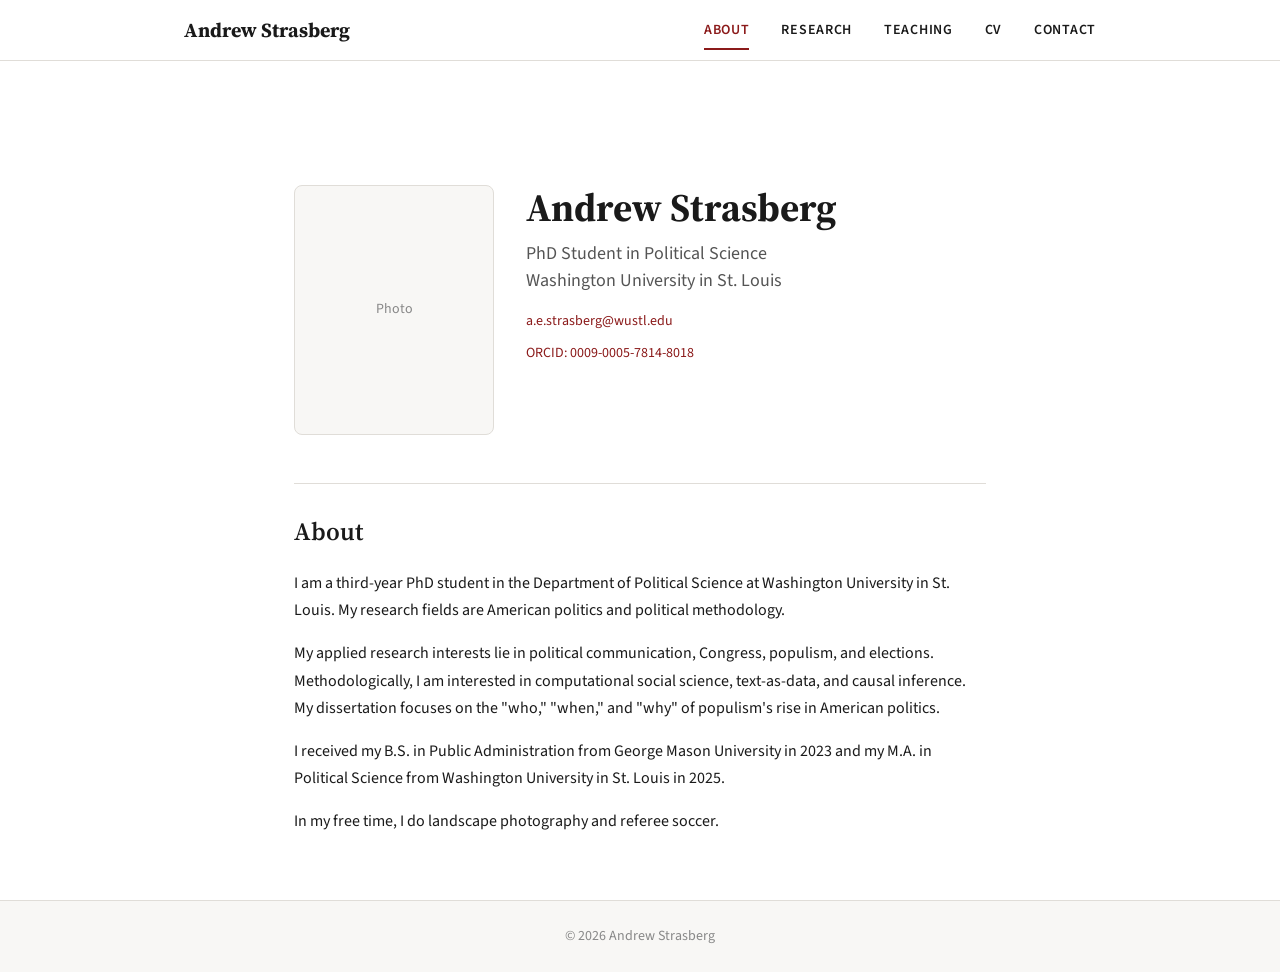
==== index.html @ 22671a50 "Initial academic website" ====
<!DOCTYPE html>
<html lang="en">
<head>
  <meta charset="UTF-8">
  <meta name="viewport" content="width=device-width, initial-scale=1.0">
  <meta name="description" content="Andrew Strasberg - PhD Student in Political Science at Washington University in St. Louis. Research in American Politics, Political Methodology, Populism, and Computational Social Science.">
  <meta name="author" content="Andrew Strasberg">
  <title>Andrew Strasberg | Political Science</title>
  <link rel="preconnect" href="https://fonts.googleapis.com">
  <link rel="preconnect" href="https://fonts.gstatic.com" crossorigin>
  <link href="https://fonts.googleapis.com/css2?family=Source+Sans+3:ital,wght@0,400;0,600;0,700;1,400&family=Source+Serif+4:ital,wght@0,400;0,600;0,700;1,400&display=swap" rel="stylesheet">
  <link rel="stylesheet" href="css/style.css">
</head>
<body>

  <header class="site-header">
    <nav class="nav-container">
      <a href="index.html" class="site-name">Andrew Strasberg</a>
      <button class="nav-toggle" aria-label="Toggle navigation" aria-expanded="false">
        <span></span><span></span><span></span>
      </button>
      <ul class="nav-links">
        <li><a href="index.html" class="active">About</a></li>
        <li><a href="research.html">Research</a></li>
        <li><a href="teaching.html">Teaching</a></li>
        <li><a href="cv.html">CV</a></li>
        <li><a href="contact.html">Contact</a></li>
      </ul>
    </nav>
  </header>

  <main class="page-content">
    <div class="container">

      <div class="hero">
        <div class="hero-photo">
          <!-- Replace the placeholder below with: <img src="assets/img/headshot.jpg" alt="Andrew Strasberg"> -->
          <div class="photo-placeholder">Photo</div>
        </div>
        <div class="hero-info">
          <h1>Andrew Strasberg</h1>
          <p class="hero-title">
            PhD Student in Political Science<br>
            Washington University in St. Louis
          </p>
          <div class="hero-links">
            <a href="mailto:a.e.strasberg@wustl.edu">a.e.strasberg@wustl.edu</a>
            <a href="https://orcid.org/0009-0005-7814-8018" target="_blank" rel="noopener">ORCID: 0009-0005-7814-8018</a>
          </div>
        </div>
      </div>

      <div class="about-section">
        <h2>About</h2>
        <p>I am a third-year PhD student in the Department of Political Science at Washington University in St. Louis. My research fields are American politics and political methodology.</p>
        <p>My applied research interests lie in political communication, Congress, populism, and elections. Methodologically, I am interested in computational social science, text-as-data, and causal inference. My dissertation focuses on the "who," "when," and "why" of populism's rise in American politics.</p>
        <p>I received my B.S. in Public Administration from George Mason University in 2023 and my M.A. in Political Science from Washington University in St. Louis in 2025.</p>
        <p>In my free time, I do landscape photography and referee soccer.</p>
      </div>

    </div>
  </main>

  <footer class="site-footer">
    <div class="container">
      <p>&copy; 2026 Andrew Strasberg</p>
    </div>
  </footer>

  <script src="js/main.js"></script>
</body>
</html>
---- css/style.css ----
/* ========================================
   1. CSS Custom Properties (Design Tokens)
   ======================================== */

:root {
  /* Colors */
  --bg: #FFFFFF;
  --surface: #F8F7F5;
  --text-primary: #1A1A1A;
  --text-secondary: #555555;
  --text-tertiary: #888888;
  --accent: #8B1A1A;
  --accent-hover: #6B1010;
  --border: #E0DDD8;

  /* Typography */
  --font-heading: 'Source Serif 4', 'Georgia', serif;
  --font-body: 'Source Sans 3', 'Helvetica Neue', 'Arial', sans-serif;

  /* Font sizes */
  --text-xs: 0.8rem;
  --text-sm: 0.875rem;
  --text-base: 1rem;
  --text-lg: 1.125rem;
  --text-xl: 1.25rem;
  --text-2xl: 1.563rem;
  --text-3xl: 1.953rem;
  --text-4xl: 2.441rem;

  /* Spacing */
  --space-1: 0.25rem;
  --space-2: 0.5rem;
  --space-3: 0.75rem;
  --space-4: 1rem;
  --space-6: 1.5rem;
  --space-8: 2rem;
  --space-12: 3rem;
  --space-16: 4rem;
  --space-24: 6rem;

  /* Layout */
  --max-width: 740px;
  --max-width-wide: 960px;
  --nav-height: 60px;
}

/* ========================================
   2. CSS Reset / Base Styles
   ======================================== */

*, *::before, *::after {
  margin: 0;
  padding: 0;
  box-sizing: border-box;
}

html {
  font-size: 16px;
  scroll-behavior: smooth;
}

body {
  font-family: var(--font-body);
  font-size: var(--text-base);
  line-height: 1.7;
  color: var(--text-primary);
  background-color: var(--bg);
  -webkit-font-smoothing: antialiased;
  -moz-osx-font-smoothing: grayscale;
}

img {
  max-width: 100%;
  height: auto;
  display: block;
}

a {
  color: var(--accent);
  text-decoration: none;
  transition: color 0.2s ease;
}

a:hover {
  color: var(--accent-hover);
}

ul, ol {
  list-style: none;
}

/* ========================================
   3. Typography
   ======================================== */

h1, h2, h3, h4 {
  font-family: var(--font-heading);
  line-height: 1.2;
  color: var(--text-primary);
}

h1 {
  font-size: var(--text-4xl);
  font-weight: 700;
  margin-bottom: var(--space-4);
}

h2 {
  font-size: var(--text-3xl);
  font-weight: 600;
  margin-bottom: var(--space-6);
}

h3 {
  font-size: var(--text-xl);
  font-weight: 600;
  margin-bottom: var(--space-3);
}

h4 {
  font-size: var(--text-lg);
  font-weight: 600;
  margin-bottom: var(--space-2);
}

p {
  margin-bottom: var(--space-4);
}

p:last-child {
  margin-bottom: 0;
}

/* ========================================
   4. Layout
   ======================================== */

.container {
  max-width: var(--max-width);
  margin: 0 auto;
  padding: 0 var(--space-6);
}

.container--wide {
  max-width: var(--max-width-wide);
}

.page-content {
  padding-top: calc(var(--nav-height) + var(--space-12));
  padding-bottom: var(--space-16);
  min-height: calc(100vh - 80px);
}

/* ========================================
   5. Navigation
   ======================================== */

.site-header {
  position: sticky;
  top: 0;
  z-index: 100;
  background-color: var(--bg);
  border-bottom: 1px solid var(--border);
}

.nav-container {
  max-width: var(--max-width-wide);
  margin: 0 auto;
  padding: 0 var(--space-6);
  display: flex;
  align-items: center;
  justify-content: space-between;
  height: var(--nav-height);
}

.site-name {
  font-family: var(--font-heading);
  font-size: var(--text-xl);
  font-weight: 700;
  color: var(--text-primary);
  text-decoration: none;
}

.site-name:hover {
  color: var(--accent);
}

.nav-links {
  display: flex;
  gap: var(--space-8);
}

.nav-links a {
  color: var(--text-primary);
  font-size: var(--text-sm);
  font-weight: 600;
  text-transform: uppercase;
  letter-spacing: 0.05em;
  padding: var(--space-2) 0;
  border-bottom: 2px solid transparent;
  transition: color 0.2s ease, border-color 0.2s ease;
}

.nav-links a:hover {
  color: var(--accent);
}

.nav-links a.active {
  color: var(--accent);
  border-bottom-color: var(--accent);
}

.nav-toggle {
  display: none;
  background: none;
  border: none;
  cursor: pointer;
  padding: var(--space-2);
  flex-direction: column;
  gap: 5px;
}

.nav-toggle span {
  display: block;
  width: 24px;
  height: 2px;
  background-color: var(--text-primary);
  transition: transform 0.3s ease, opacity 0.3s ease;
}

/* ========================================
   6. Homepage / About
   ======================================== */

.hero {
  display: flex;
  gap: var(--space-8);
  align-items: flex-start;
  margin-bottom: var(--space-12);
}

.hero-photo {
  flex: 0 0 200px;
}

.hero-photo img {
  width: 200px;
  height: 250px;
  object-fit: cover;
  border-radius: 8px;
  background-color: var(--surface);
  border: 1px solid var(--border);
}

.photo-placeholder {
  width: 200px;
  height: 250px;
  background-color: var(--surface);
  border: 1px solid var(--border);
  border-radius: 8px;
  display: flex;
  align-items: center;
  justify-content: center;
  color: var(--text-tertiary);
  font-size: var(--text-sm);
}

.hero-info h1 {
  margin-bottom: var(--space-2);
}

.hero-title {
  font-family: var(--font-body);
  font-size: var(--text-lg);
  color: var(--text-secondary);
  font-weight: 400;
  margin-bottom: var(--space-4);
  line-height: 1.5;
}

.hero-links {
  display: flex;
  flex-direction: column;
  gap: var(--space-2);
  margin-bottom: 0;
}

.hero-links a {
  font-size: var(--text-sm);
  display: inline-flex;
  align-items: center;
  gap: var(--space-2);
}

.about-section {
  border-top: 1px solid var(--border);
  padding-top: var(--space-8);
}

.about-section h2 {
  font-size: var(--text-2xl);
}

/* ========================================
   7. Research Page
   ======================================== */

.section-heading {
  font-family: var(--font-heading);
  font-size: var(--text-2xl);
  font-weight: 600;
  margin-bottom: var(--space-6);
  padding-bottom: var(--space-2);
  border-bottom: 2px solid var(--accent);
}

.paper {
  padding-bottom: var(--space-6);
  margin-bottom: var(--space-6);
  border-bottom: 1px solid var(--border);
}

.paper:last-child {
  border-bottom: none;
  margin-bottom: 0;
  padding-bottom: 0;
}

.paper-title {
  font-family: var(--font-heading);
  font-size: var(--text-lg);
  font-weight: 600;
  margin-bottom: var(--space-1);
  color: var(--text-primary);
}

.paper-authors {
  font-size: var(--text-sm);
  color: var(--text-secondary);
  margin-bottom: var(--space-2);
}

.paper-award {
  font-size: var(--text-sm);
  color: var(--accent);
  font-style: italic;
  margin-bottom: var(--space-3);
}

.paper-abstract {
  margin-top: var(--space-3);
}

.paper-abstract summary {
  font-size: var(--text-sm);
  font-weight: 600;
  color: var(--accent);
  cursor: pointer;
  user-select: none;
}

.paper-abstract summary:hover {
  color: var(--accent-hover);
}

.paper-abstract p {
  margin-top: var(--space-3);
  font-size: var(--text-sm);
  color: var(--text-secondary);
  line-height: 1.7;
}

.conference-list {
  margin-top: var(--space-4);
}

.conference-list li {
  padding: var(--space-2) 0;
  font-size: var(--text-base);
  color: var(--text-primary);
}

.conference-list .conference-years {
  color: var(--text-secondary);
  font-size: var(--text-sm);
}

/* ========================================
   8. Teaching Page
   ======================================== */

.teaching-entry {
  padding-bottom: var(--space-6);
  margin-bottom: var(--space-6);
  border-bottom: 1px solid var(--border);
}

.teaching-entry:last-child {
  border-bottom: none;
  margin-bottom: 0;
  padding-bottom: 0;
}

.teaching-role {
  font-size: var(--text-sm);
  font-weight: 600;
  color: var(--accent);
  text-transform: uppercase;
  letter-spacing: 0.03em;
  margin-bottom: var(--space-1);
}

.teaching-course {
  font-family: var(--font-heading);
  font-size: var(--text-xl);
  font-weight: 600;
  margin-bottom: var(--space-1);
}

.teaching-semester {
  font-size: var(--text-sm);
  color: var(--text-secondary);
}

.teaching-details {
  font-size: var(--text-sm);
  color: var(--text-secondary);
  margin-top: var(--space-1);
}

/* ========================================
   9. CV Page
   ======================================== */

.cv-header {
  display: flex;
  justify-content: space-between;
  align-items: center;
  margin-bottom: var(--space-8);
}

.cv-download {
  display: inline-block;
  font-size: var(--text-sm);
  font-weight: 600;
  color: var(--accent);
  border: 1.5px solid var(--accent);
  padding: var(--space-2) var(--space-4);
  border-radius: 4px;
  transition: background-color 0.2s ease, color 0.2s ease;
}

.cv-download:hover {
  background-color: var(--accent);
  color: #FFFFFF;
}

.cv-section {
  margin-bottom: var(--space-12);
}

.cv-section-title {
  font-family: var(--font-heading);
  font-size: var(--text-lg);
  text-transform: uppercase;
  letter-spacing: 0.05em;
  border-bottom: 2px solid var(--accent);
  padding-bottom: var(--space-2);
  margin-bottom: var(--space-6);
}

.cv-entry {
  display: flex;
  gap: var(--space-6);
  margin-bottom: var(--space-4);
}

.cv-date {
  flex: 0 0 140px;
  color: var(--text-secondary);
  font-size: var(--text-sm);
  text-align: right;
  padding-top: 2px;
}

.cv-content {
  flex: 1;
}

.cv-content strong {
  display: block;
  margin-bottom: var(--space-1);
}

.cv-content p {
  margin-bottom: var(--space-1);
  font-size: var(--text-base);
}

.cv-content .cv-detail {
  font-size: var(--text-sm);
  color: var(--text-secondary);
  font-style: italic;
}

.cv-list {
  margin-top: var(--space-2);
}

.cv-list li {
  position: relative;
  padding-left: var(--space-4);
  margin-bottom: var(--space-3);
  font-size: var(--text-base);
}

.cv-list li::before {
  content: "\2022";
  position: absolute;
  left: 0;
  color: var(--text-tertiary);
}

.cv-inline-list {
  display: flex;
  flex-wrap: wrap;
  gap: var(--space-2);
}

.cv-inline-list li {
  padding: 0;
  margin: 0;
}

.cv-inline-list li::before {
  display: none;
}

.cv-skill-category {
  margin-bottom: var(--space-3);
}

.cv-skill-category strong {
  display: inline;
  margin-right: var(--space-2);
}

.cv-award-amount {
  color: var(--text-secondary);
  font-size: var(--text-sm);
}

/* ========================================
   10. Contact Page
   ======================================== */

.contact-block {
  margin-bottom: var(--space-8);
}

.contact-label {
  font-size: var(--text-sm);
  font-weight: 600;
  text-transform: uppercase;
  letter-spacing: 0.05em;
  color: var(--text-secondary);
  margin-bottom: var(--space-2);
}

.contact-value {
  font-size: var(--text-lg);
}

.contact-value a {
  color: var(--accent);
}

.contact-address {
  font-size: var(--text-base);
  line-height: 1.8;
  color: var(--text-primary);
}

/* ========================================
   11. Footer
   ======================================== */

.site-footer {
  background-color: var(--surface);
  border-top: 1px solid var(--border);
  padding: var(--space-6) 0;
  text-align: center;
}

.site-footer p {
  font-size: var(--text-sm);
  color: var(--text-tertiary);
  margin: 0;
}

/* ========================================
   12. Responsive (Media Queries)
   ======================================== */

@media (max-width: 767px) {
  /* Navigation */
  .nav-toggle {
    display: flex;
  }

  .nav-links {
    display: none;
    position: absolute;
    top: var(--nav-height);
    left: 0;
    right: 0;
    background-color: var(--bg);
    border-bottom: 1px solid var(--border);
    flex-direction: column;
    gap: 0;
    padding: var(--space-2) 0;
  }

  .nav-links.active {
    display: flex;
  }

  .nav-links a {
    padding: var(--space-3) var(--space-6);
    border-bottom: none;
  }

  .nav-links a.active {
    border-bottom: none;
    background-color: var(--surface);
  }

  /* Homepage */
  .hero {
    flex-direction: column;
    align-items: center;
    text-align: center;
  }

  .hero-info h1 {
    font-size: var(--text-3xl);
  }

  .hero-links {
    align-items: center;
  }

  /* CV */
  .cv-entry {
    flex-direction: column;
    gap: var(--space-1);
  }

  .cv-date {
    text-align: left;
  }

  .cv-header {
    flex-direction: column;
    gap: var(--space-4);
    align-items: flex-start;
  }

  /* General */
  .page-content {
    padding-top: calc(var(--nav-height) + var(--space-8));
    padding-bottom: var(--space-12);
  }
}

@media (min-width: 1024px) {
  .page-content {
    padding-top: calc(var(--nav-height) + var(--space-16));
  }
}

/* ========================================
   13. Print Styles
   ======================================== */

@media print {
  .site-header,
  .site-footer,
  .nav-toggle,
  .cv-download {
    display: none;
  }

  body {
    font-size: 11pt;
    color: #000;
    background: #fff;
  }

  a {
    color: #000;
    text-decoration: underline;
  }

  .page-content {
    padding-top: 0;
  }

  .cv-section-title {
    border-bottom-color: #000;
  }
}
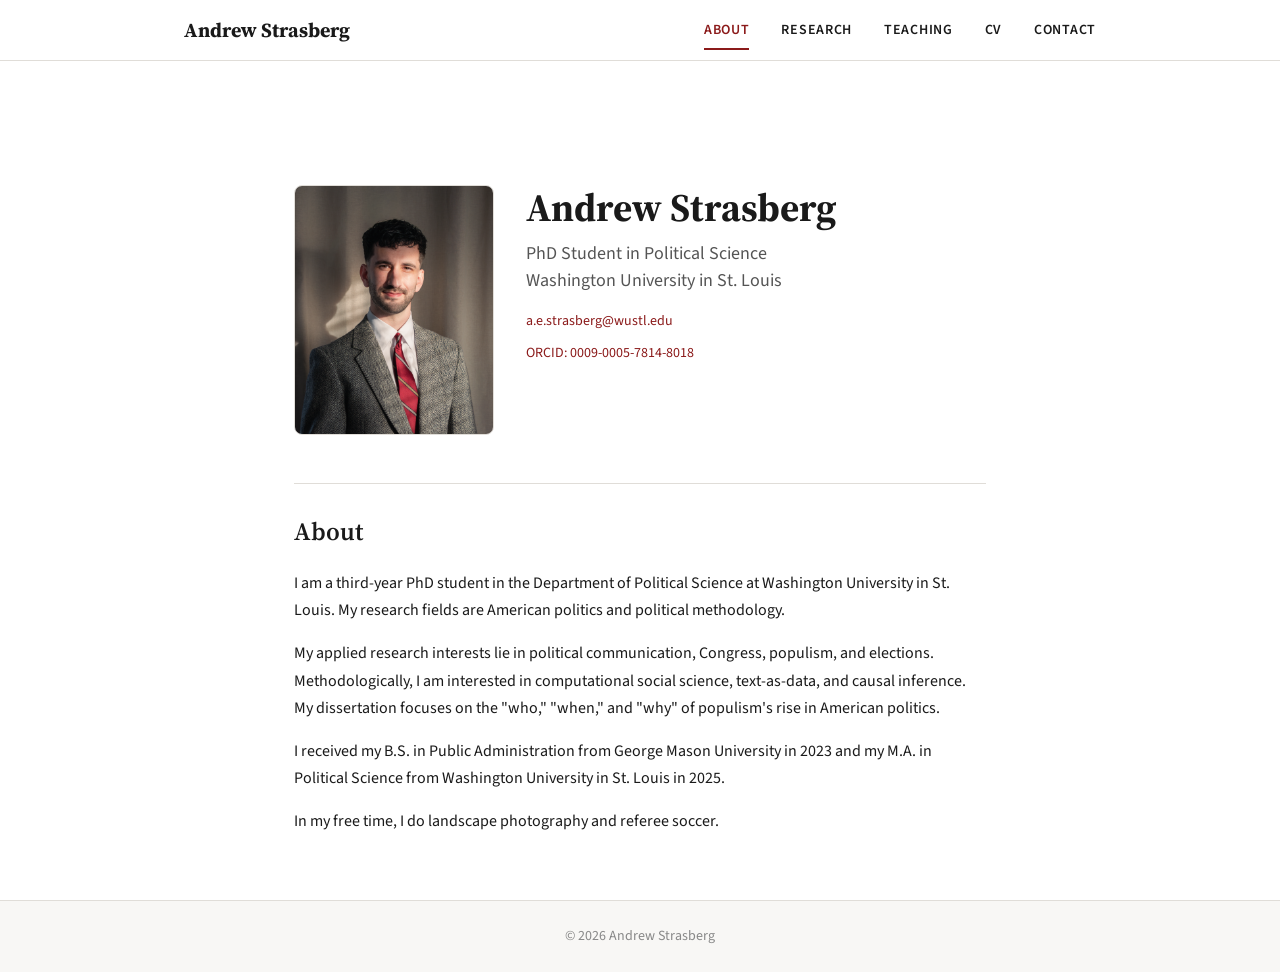
==== commit 6070df95: "Add headshot, consolidate working paper, update WUSTEPS details" ====
--- a/index.html
+++ b/index.html
@@ -34,8 +34,7 @@
 
       <div class="hero">
         <div class="hero-photo">
-          <!-- Replace the placeholder below with: <img src="assets/img/headshot.jpg" alt="Andrew Strasberg"> -->
-          <div class="photo-placeholder">Photo</div>
+          <img src="assets/img/headshot.png" alt="Andrew Strasberg">
         </div>
         <div class="hero-info">
           <h1>Andrew Strasberg</h1>
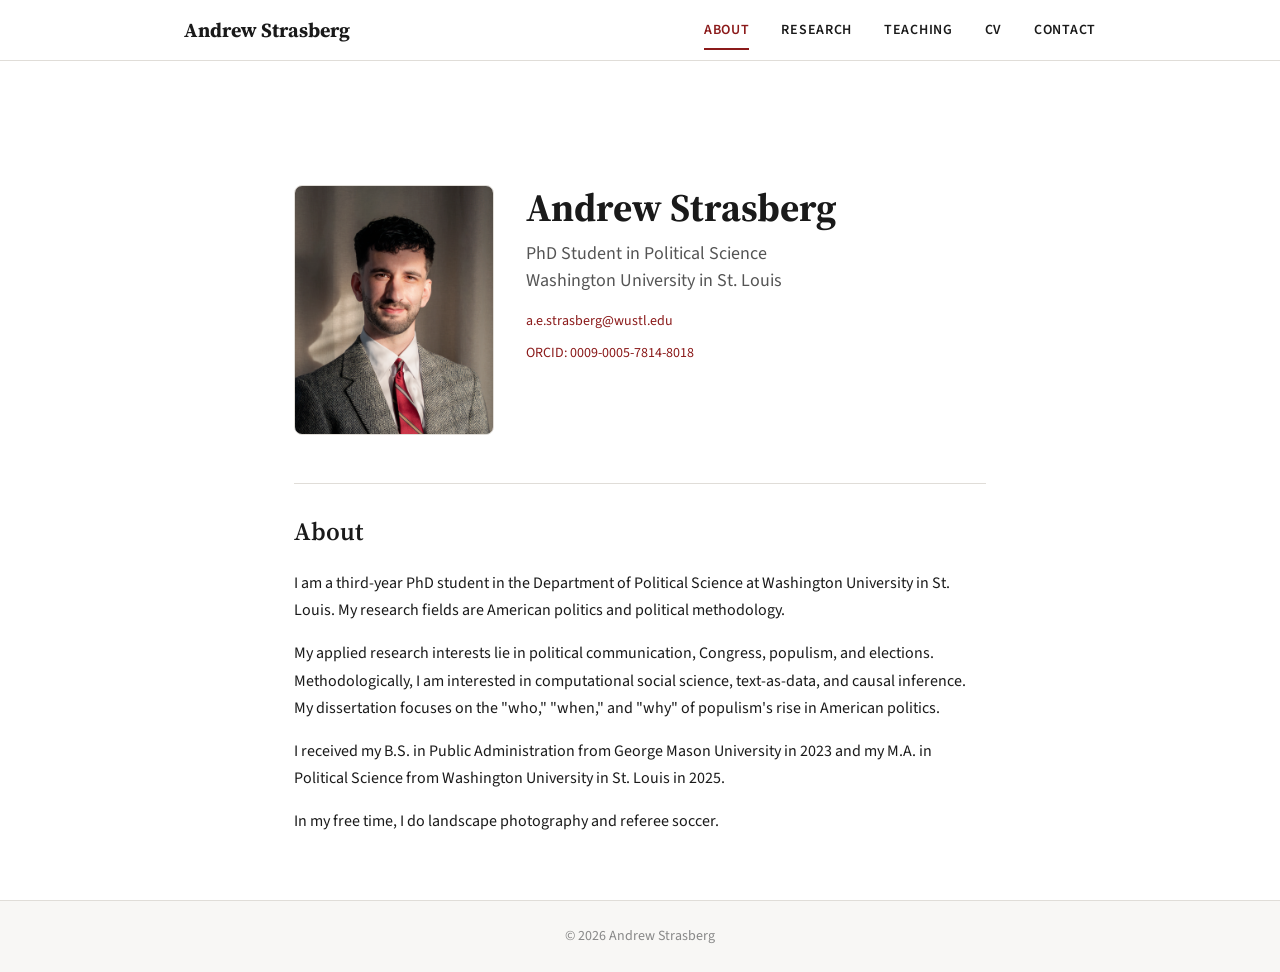
==== commit 4293585f: "Add SEO: Open Graph, schema.org, sitemap, robots.txt" ====
--- a/index.html
+++ b/index.html
@@ -3,8 +3,47 @@
 <head>
   <meta charset="UTF-8">
   <meta name="viewport" content="width=device-width, initial-scale=1.0">
-  <meta name="description" content="Andrew Strasberg - PhD Student in Political Science at Washington University in St. Louis. Research in American Politics, Political Methodology, Populism, and Computational Social Science.">
+  <meta name="description" content="Andrew Strasberg is a PhD student in Political Science at Washington University in St. Louis, researching populism, political communication, and computational social science.">
   <meta name="author" content="Andrew Strasberg">
+  <link rel="canonical" href="https://andrewstrasberg.com/">
+  <!-- Open Graph -->
+  <meta property="og:title" content="Andrew Strasberg | Political Science">
+  <meta property="og:description" content="PhD student in Political Science at Washington University in St. Louis. Research in American politics, populism, political communication, and computational social science.">
+  <meta property="og:type" content="website">
+  <meta property="og:url" content="https://andrewstrasberg.com/">
+  <meta property="og:image" content="https://andrewstrasberg.com/assets/img/headshot.png">
+  <meta property="og:site_name" content="Andrew Strasberg">
+  <!-- Schema.org JSON-LD -->
+  <script type="application/ld+json">
+  {
+    "@context": "https://schema.org",
+    "@type": "Person",
+    "name": "Andrew Strasberg",
+    "url": "https://andrewstrasberg.com",
+    "image": "https://andrewstrasberg.com/assets/img/headshot.png",
+    "jobTitle": "PhD Student in Political Science",
+    "affiliation": {
+      "@type": "Organization",
+      "name": "Washington University in St. Louis",
+      "url": "https://wustl.edu"
+    },
+    "alumniOf": [
+      {
+        "@type": "Organization",
+        "name": "George Mason University"
+      },
+      {
+        "@type": "Organization",
+        "name": "Washington University in St. Louis"
+      }
+    ],
+    "email": "a.e.strasberg@wustl.edu",
+    "sameAs": [
+      "https://orcid.org/0009-0005-7814-8018"
+    ],
+    "knowsAbout": ["American Politics", "Political Methodology", "Populism", "Political Communication", "Computational Social Science", "Text-as-Data", "Causal Inference"]
+  }
+  </script>
   <title>Andrew Strasberg | Political Science</title>
   <link rel="preconnect" href="https://fonts.googleapis.com">
   <link rel="preconnect" href="https://fonts.gstatic.com" crossorigin>
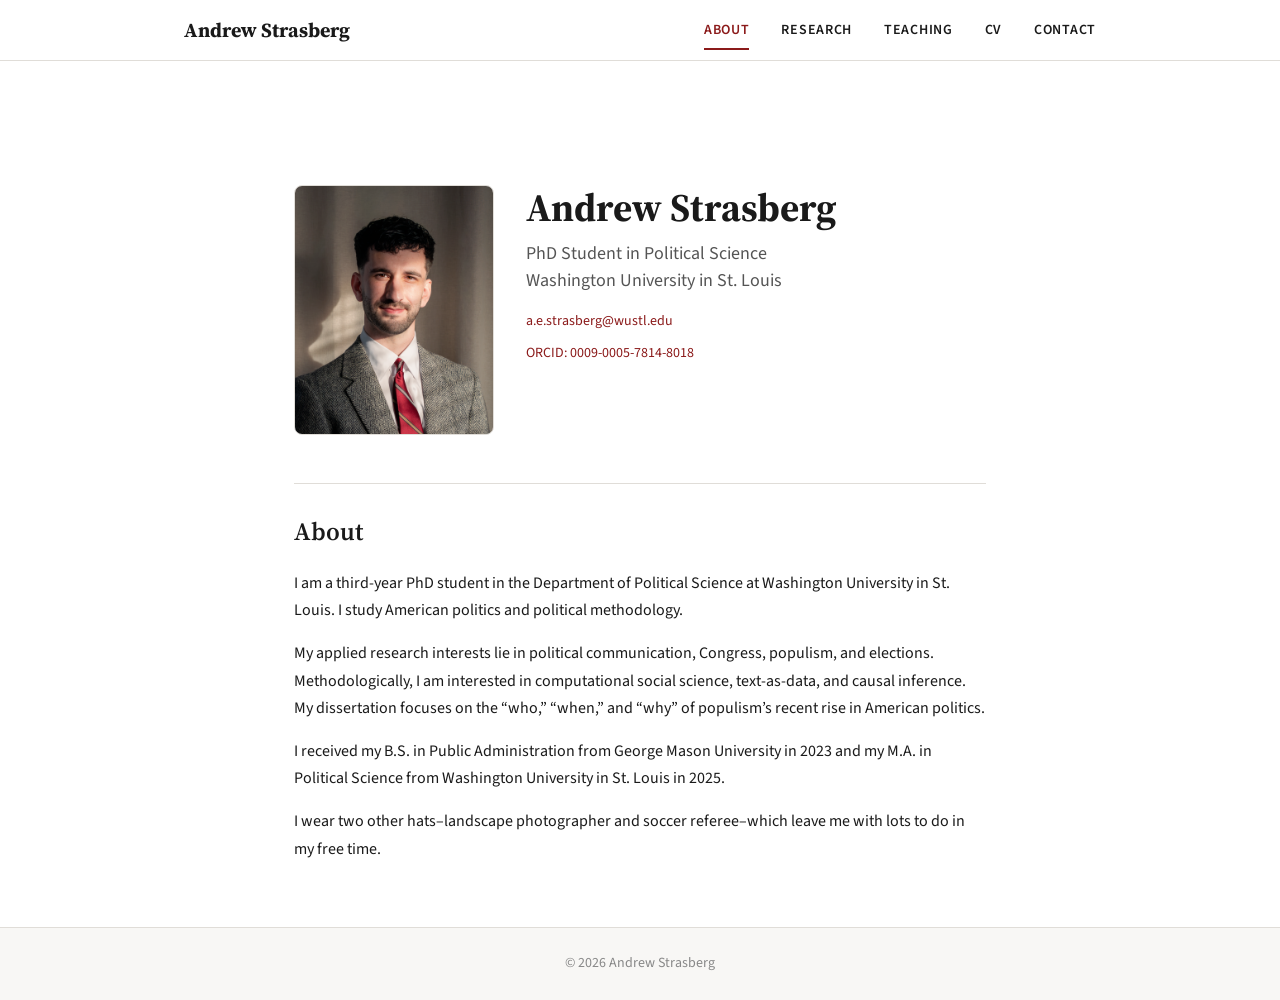
==== commit 34f9ae39: "Update About bio text" ====
--- a/index.html
+++ b/index.html
@@ -90,10 +90,10 @@
 
       <div class="about-section">
         <h2>About</h2>
-        <p>I am a third-year PhD student in the Department of Political Science at Washington University in St. Louis. My research fields are American politics and political methodology.</p>
-        <p>My applied research interests lie in political communication, Congress, populism, and elections. Methodologically, I am interested in computational social science, text-as-data, and causal inference. My dissertation focuses on the "who," "when," and "why" of populism's rise in American politics.</p>
+        <p>I am a third-year PhD student in the Department of Political Science at Washington University in St. Louis. I study American politics and political methodology.</p>
+        <p>My applied research interests lie in political communication, Congress, populism, and elections. Methodologically, I am interested in computational social science, text-as-data, and causal inference. My dissertation focuses on the &ldquo;who,&rdquo; &ldquo;when,&rdquo; and &ldquo;why&rdquo; of populism&rsquo;s recent rise in American politics.</p>
         <p>I received my B.S. in Public Administration from George Mason University in 2023 and my M.A. in Political Science from Washington University in St. Louis in 2025.</p>
-        <p>In my free time, I do landscape photography and referee soccer.</p>
+        <p>I wear two other hats&ndash;landscape photographer and soccer referee&ndash;which leave me with lots to do in my free time.</p>
       </div>
 
     </div>
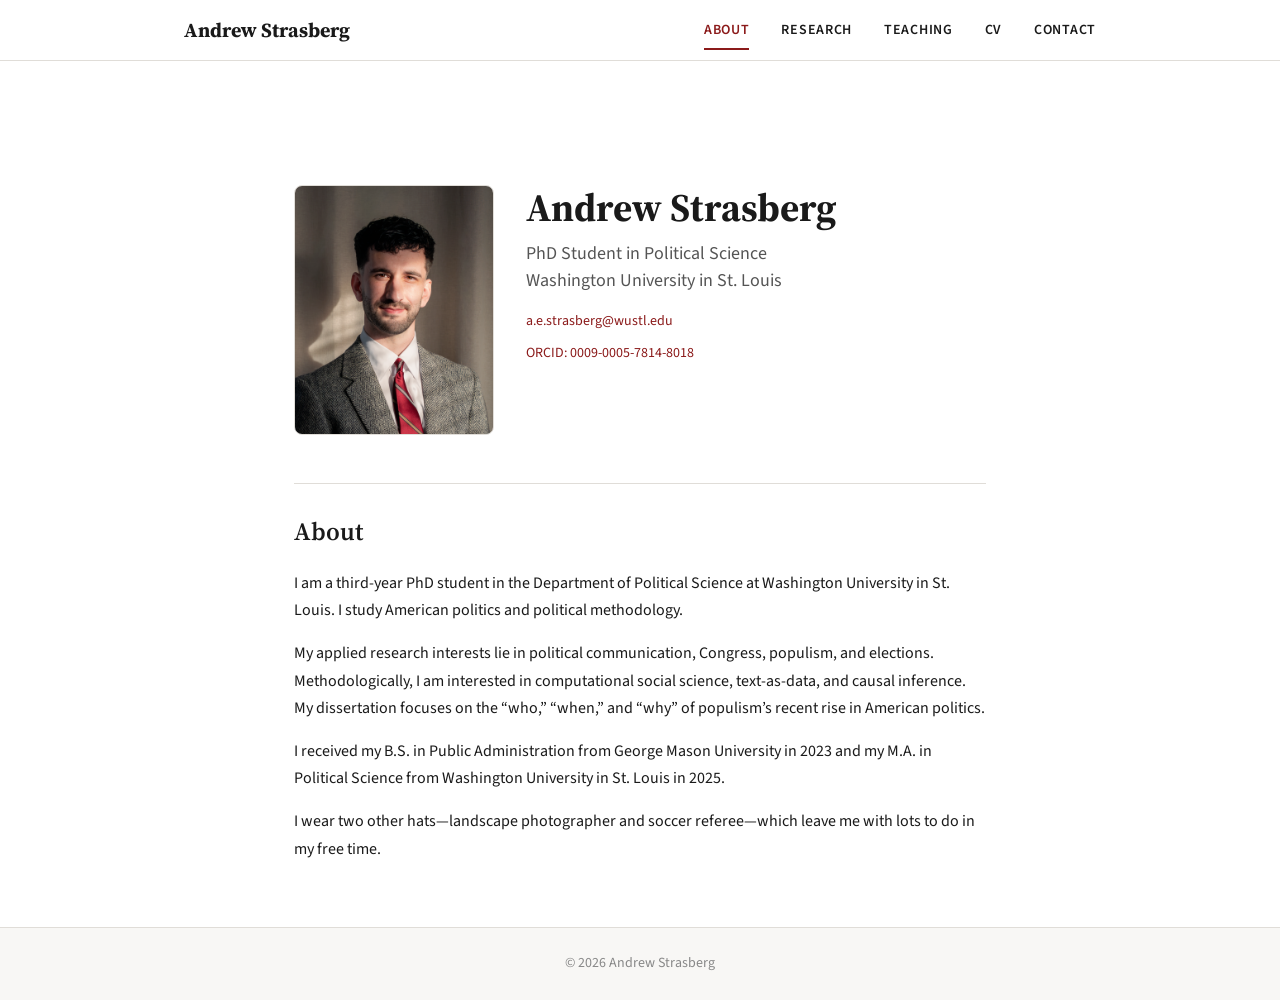
==== commit f18ce044: "Use em dashes in About bio" ====
--- a/index.html
+++ b/index.html
@@ -93,7 +93,7 @@
         <p>I am a third-year PhD student in the Department of Political Science at Washington University in St. Louis. I study American politics and political methodology.</p>
         <p>My applied research interests lie in political communication, Congress, populism, and elections. Methodologically, I am interested in computational social science, text-as-data, and causal inference. My dissertation focuses on the &ldquo;who,&rdquo; &ldquo;when,&rdquo; and &ldquo;why&rdquo; of populism&rsquo;s recent rise in American politics.</p>
         <p>I received my B.S. in Public Administration from George Mason University in 2023 and my M.A. in Political Science from Washington University in St. Louis in 2025.</p>
-        <p>I wear two other hats&ndash;landscape photographer and soccer referee&ndash;which leave me with lots to do in my free time.</p>
+        <p>I wear two other hats&mdash;landscape photographer and soccer referee&mdash;which leave me with lots to do in my free time.</p>
       </div>
 
     </div>
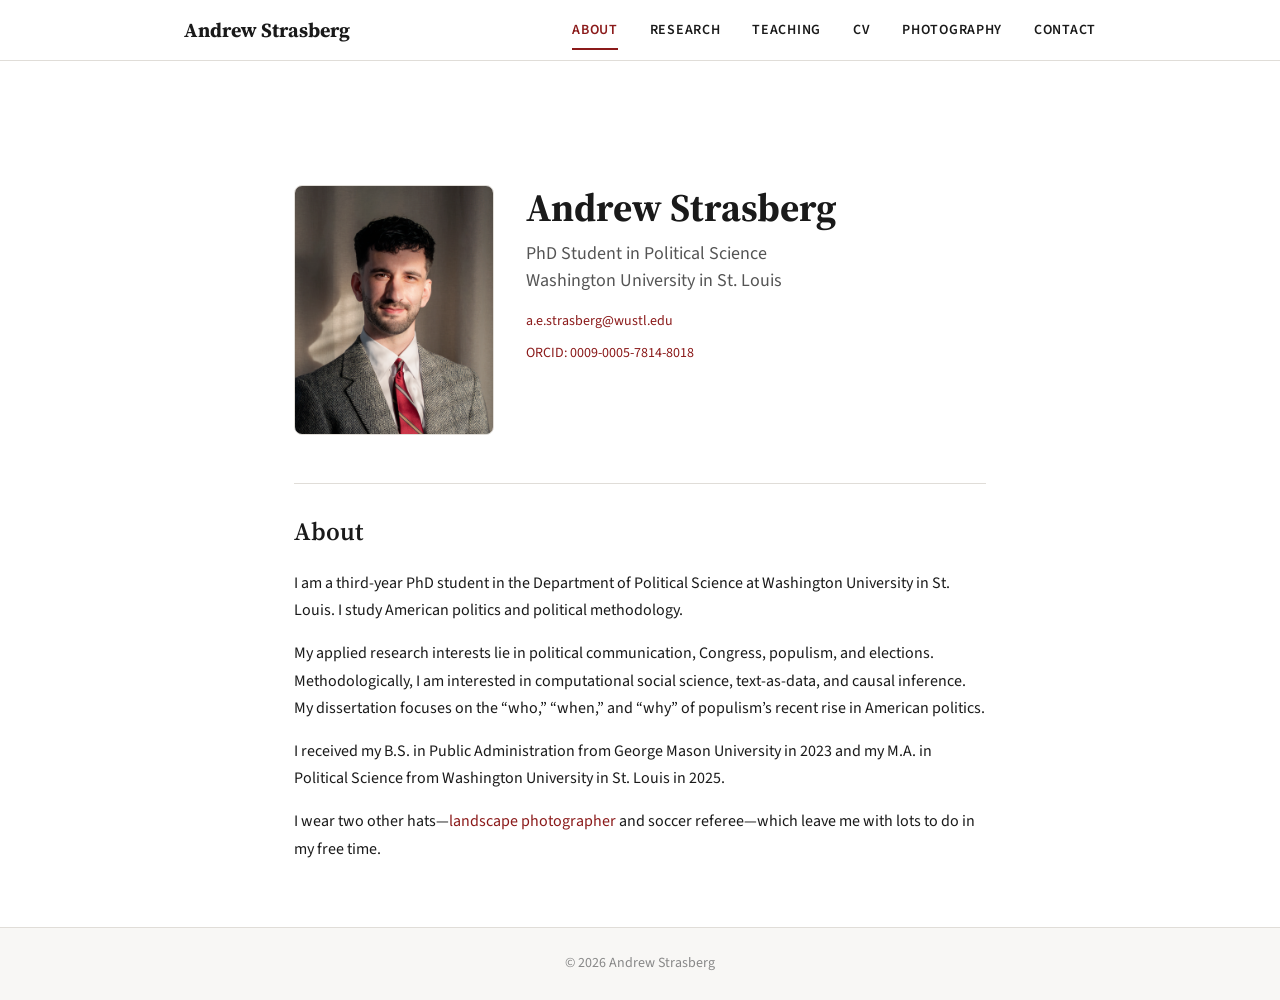
==== commit 45e5a0d4: "Add Photography page with 23 landscape photos New gallery page with 4 categories (Daytime Landscapes" ====
--- a/index.html
+++ b/index.html
@@ -63,6 +63,7 @@
         <li><a href="research.html">Research</a></li>
         <li><a href="teaching.html">Teaching</a></li>
         <li><a href="cv.html">CV</a></li>
+        <li><a href="photography.html">Photography</a></li>
         <li><a href="contact.html">Contact</a></li>
       </ul>
     </nav>
@@ -93,7 +94,7 @@
         <p>I am a third-year PhD student in the Department of Political Science at Washington University in St. Louis. I study American politics and political methodology.</p>
         <p>My applied research interests lie in political communication, Congress, populism, and elections. Methodologically, I am interested in computational social science, text-as-data, and causal inference. My dissertation focuses on the &ldquo;who,&rdquo; &ldquo;when,&rdquo; and &ldquo;why&rdquo; of populism&rsquo;s recent rise in American politics.</p>
         <p>I received my B.S. in Public Administration from George Mason University in 2023 and my M.A. in Political Science from Washington University in St. Louis in 2025.</p>
-        <p>I wear two other hats&mdash;landscape photographer and soccer referee&mdash;which leave me with lots to do in my free time.</p>
+        <p>I wear two other hats&mdash;<a href="photography.html">landscape photographer</a> and soccer referee&mdash;which leave me with lots to do in my free time.</p>
       </div>
 
     </div>
--- a/css/style.css
+++ b/css/style.css
@@ -599,7 +599,122 @@
 }
 
 /* ========================================
-   12. Responsive (Media Queries)
+   12. Photography Page
+   ======================================== */
+
+.photo-grid {
+  display: grid;
+  grid-template-columns: repeat(3, 1fr);
+  gap: var(--space-4);
+  margin-bottom: var(--space-12);
+}
+
+.photo-item {
+  overflow: hidden;
+  border-radius: 6px;
+  cursor: pointer;
+  position: relative;
+}
+
+.photo-item img {
+  width: 100%;
+  height: 280px;
+  object-fit: cover;
+  border-radius: 6px;
+  transition: transform 0.3s ease, box-shadow 0.3s ease;
+}
+
+.photo-item:hover img {
+  transform: scale(1.03);
+  box-shadow: 0 4px 20px rgba(0, 0, 0, 0.15);
+}
+
+.photo-item figcaption {
+  font-size: var(--text-sm);
+  color: var(--text-secondary);
+  margin-top: var(--space-2);
+  text-align: center;
+}
+
+/* Lightbox */
+.lightbox {
+  display: none;
+  position: fixed;
+  inset: 0;
+  z-index: 1000;
+  background: rgba(0, 0, 0, 0.92);
+  align-items: center;
+  justify-content: center;
+  flex-direction: column;
+}
+
+.lightbox.active {
+  display: flex;
+}
+
+.lightbox-img {
+  max-width: 90vw;
+  max-height: 80vh;
+  object-fit: contain;
+  border-radius: 4px;
+}
+
+.lightbox-caption {
+  color: #ccc;
+  font-size: var(--text-sm);
+  margin-top: var(--space-3);
+  text-align: center;
+}
+
+.lightbox-close {
+  position: absolute;
+  top: var(--space-4);
+  right: var(--space-6);
+  background: none;
+  border: none;
+  color: #fff;
+  font-size: 2.5rem;
+  cursor: pointer;
+  line-height: 1;
+  padding: var(--space-2);
+  transition: opacity 0.2s ease;
+}
+
+.lightbox-close:hover {
+  opacity: 0.7;
+}
+
+.lightbox-prev,
+.lightbox-next {
+  position: absolute;
+  top: 50%;
+  transform: translateY(-50%);
+  background: none;
+  border: none;
+  color: #fff;
+  font-size: 3rem;
+  cursor: pointer;
+  padding: var(--space-4);
+  line-height: 1;
+  transition: opacity 0.2s ease;
+  user-select: none;
+}
+
+.lightbox-prev:hover,
+.lightbox-next:hover {
+  opacity: 0.7;
+}
+
+.lightbox-prev {
+  left: var(--space-4);
+}
+
+.lightbox-next {
+  right: var(--space-4);
+}
+
+/* ========================================
+   13. Responsive (Media Queries)
    ======================================== */
 
 @media (max-width: 767px) {
@@ -666,6 +781,21 @@
     align-items: flex-start;
   }
 
+  /* Photography */
+  .photo-grid {
+    grid-template-columns: 1fr;
+  }
+
+  .photo-item img {
+    height: auto;
+  }
+
+  .lightbox-prev,
+  .lightbox-next {
+    font-size: 2rem;
+    padding: var(--space-2);
+  }
+
   /* General */
   .page-content {
     padding-top: calc(var(--nav-height) + var(--space-8));
@@ -673,6 +803,12 @@
   }
 }
 
+@media (min-width: 768px) and (max-width: 1023px) {
+  .photo-grid {
+    grid-template-columns: repeat(2, 1fr);
+  }
+}
+
 @media (min-width: 1024px) {
   .page-content {
     padding-top: calc(var(--nav-height) + var(--space-16));
@@ -687,7 +823,8 @@
   .site-header,
   .site-footer,
   .nav-toggle,
-  .cv-download {
+  .cv-download,
+  .lightbox {
     display: none;
   }
 
